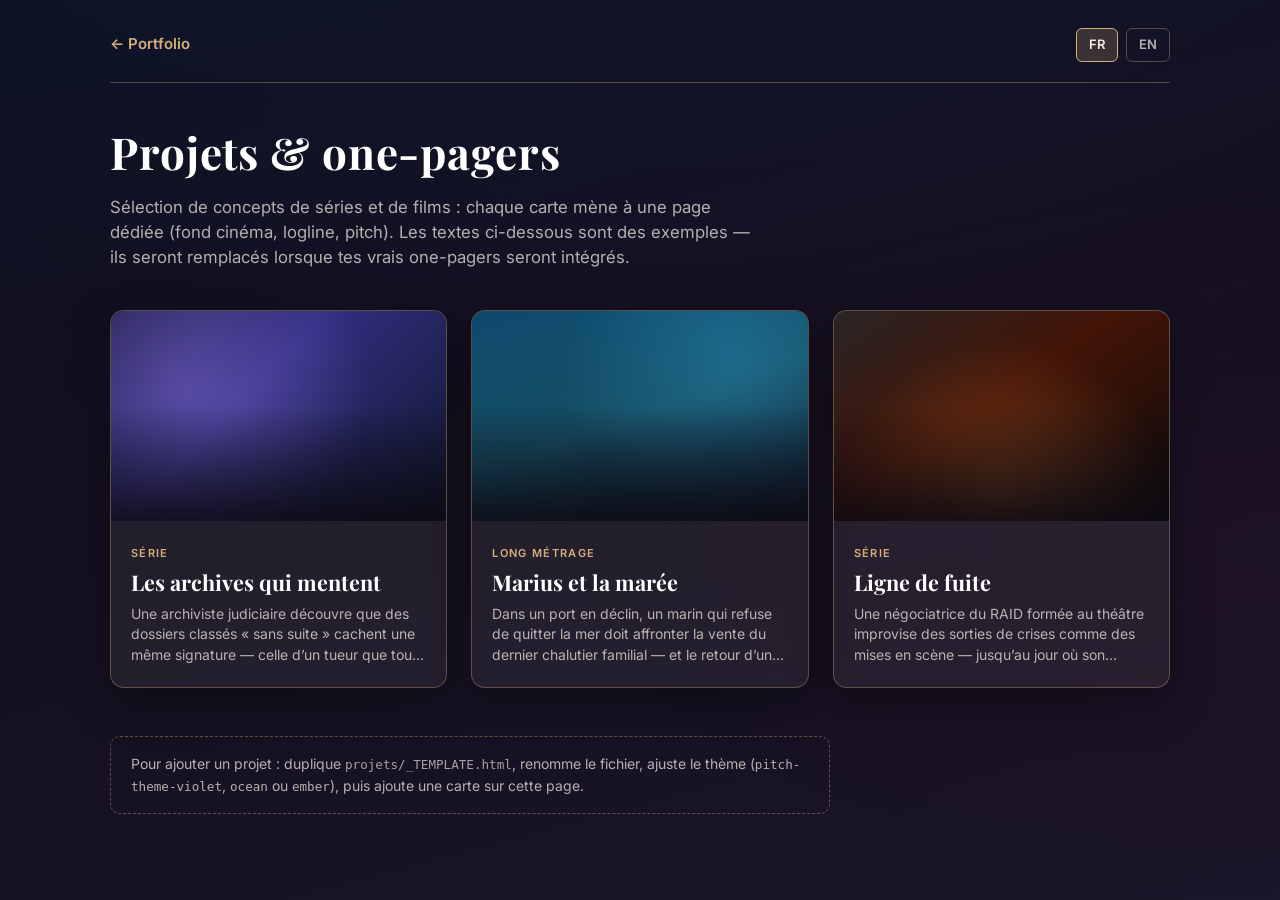
==== projets.html @ ca39e512 "Accessibilité, SEO, galerie projets et one-pagers pitch Made-with: Cursor" ====
<!DOCTYPE html>
<html lang="fr">
<head>
  <meta charset="UTF-8" />
  <meta name="viewport" content="width=device-width, initial-scale=1.0" />
  <meta name="description" content="Projets de séries et films — one-pagers avec logline et pitch. Yohann Ghellis." />
  <title>Projets &amp; one-pagers — Yohann Ghellis</title>
  <link rel="stylesheet" href="assets/pitch-onepager.css" />
</head>
<body class="hub-page">
  <div class="hub-wrap">
    <header class="hub-top">
      <a class="hub-back" href="index.html" data-i18n-hub="back">← Portfolio</a>
      <div class="hub-lang" role="group" aria-label="Langue">
        <button type="button" class="active" data-hub-lang="fr" aria-pressed="true">FR</button>
        <button type="button" data-hub-lang="en" aria-pressed="false">EN</button>
      </div>
    </header>

    <h1 class="hub-title" data-i18n-hub="hub_title">Projets &amp; one-pagers</h1>
    <p class="hub-intro" data-i18n-hub="hub_intro">
      Sélection de concepts de séries et de films : chaque carte mène à une page dédiée (fond cinéma, logline, pitch). Les textes ci-dessous sont des exemples — ils seront remplacés lorsque tes vrais one-pagers seront intégrés.
    </p>

    <main>
      <div class="project-grid">
        <a class="project-card" href="projets/archives-qui-mentent.html">
          <div class="project-card-thumb thumb-violet"></div>
          <div class="project-card-body">
            <span class="project-card-type" data-i18n-hub="type_series">Série</span>
            <h2 class="project-card-title" data-i18n-hub="card1_title">Les archives qui mentent</h2>
            <p class="project-card-logline" data-i18n-hub="card1_log">
              Une archiviste judiciaire découvre que des dossiers classés « sans suite » cachent une même signature — celle d’un tueur que tout le monde croyait mort depuis vingt ans.
            </p>
          </div>
        </a>

        <a class="project-card" href="projets/marius-et-la-maree.html">
          <div class="project-card-thumb thumb-ocean"></div>
          <div class="project-card-body">
            <span class="project-card-type" data-i18n-hub="type_film">Long métrage</span>
            <h2 class="project-card-title" data-i18n-hub="card2_title">Marius et la marée</h2>
            <p class="project-card-logline" data-i18n-hub="card2_log">
              Dans un port en déclin, un marin qui refuse de quitter la mer doit affronter la vente du dernier chalutier familial — et le retour d’un ancien amour devenu avocate du promoteur.
            </p>
          </div>
        </a>

        <a class="project-card" href="projets/ligne-de-fuite.html">
          <div class="project-card-thumb thumb-ember"></div>
          <div class="project-card-body">
            <span class="project-card-type" data-i18n-hub="type_series">Série</span>
            <h2 class="project-card-title" data-i18n-hub="card3_title">Ligne de fuite</h2>
            <p class="project-card-logline" data-i18n-hub="card3_log">
              Une négociatrice du RAID formée au théâtre improvise des sorties de crises comme des mises en scène — jusqu’au jour où son propre passé devient la pièce.
            </p>
          </div>
        </a>
      </div>

      <p class="hub-note" data-i18n-hub="hub_note">
        Pour ajouter un projet : duplique <code style="font-size:0.9em;opacity:0.9">projets/_TEMPLATE.html</code>, renomme le fichier, ajuste le thème (<code style="font-size:0.9em">pitch-theme-violet</code>, <code style="font-size:0.9em">ocean</code> ou <code style="font-size:0.9em">ember</code>), puis ajoute une carte sur cette page.
      </p>
    </main>
  </div>

  <script>
    const hubI18n = {
      fr: {
        back: '← Portfolio',
        hub_title: 'Projets &amp; one-pagers',
        hub_intro:
          'Sélection de concepts de séries et de films : chaque carte mène à une page dédiée (fond cinéma, logline, pitch). Les textes ci-dessous sont des exemples — ils seront remplacés lorsque tes vrais one-pagers seront intégrés.',
        type_series: 'Série',
        type_film: 'Long métrage',
        card1_title: 'Les archives qui mentent',
        card1_log:
          'Une archiviste judiciaire découvre que des dossiers classés « sans suite » cachent une même signature — celle d’un tueur que tout le monde croyait mort depuis vingt ans.',
        card2_title: 'Marius et la marée',
        card2_log:
          'Dans un port en déclin, un marin qui refuse de quitter la mer doit affronter la vente du dernier chalutier familial — et le retour d’un ancien amour devenu avocate du promoteur.',
        card3_title: 'Ligne de fuite',
        card3_log:
          'Une négociatrice du RAID formée au théâtre improvise des sorties de crises comme des mises en scène — jusqu’au jour où son propre passé devient la pièce.',
        hub_note:
          'Pour ajouter un projet : duplique <code style="font-size:0.9em;opacity:0.9">projets/_TEMPLATE.html</code>, renomme le fichier, ajuste le thème (<code style="font-size:0.9em">pitch-theme-violet</code>, <code style="font-size:0.9em">ocean</code> ou <code style="font-size:0.9em">ember</code>), puis ajoute une carte sur cette page.',
      },
      en: {
        back: '← Portfolio',
        hub_title: 'Projects &amp; one-pagers',
        hub_intro:
          'A selection of series and feature concepts: each card opens a dedicated page (cinematic backdrop, logline, pitch). The copy below is placeholder sample text and will be replaced when your real one-pagers are integrated.',
        type_series: 'Series',
        type_film: 'Feature film',
        card1_title: 'The Lying Archives',
        card1_log:
          'A judicial archivist finds that cold-case files marked “closed” share one signature — that of a killer everyone believed dead for twenty years.',
        card2_title: 'Marius and the Tide',
        card2_log:
          'In a declining harbour town, a fisherman who refuses to leave the sea must fight the sale of the last family trawler — and the return of an old love now working for the developer.',
        card3_title: 'Line of Flight',
        card3_log:
          'A RAID negotiator with a theatre background stages crisis outcomes like performances — until her own past becomes the play.',
        hub_note:
          'To add a project: duplicate <code style="font-size:0.9em;opacity:0.9">projets/_TEMPLATE.html</code>, rename the file, pick a theme class (<code style="font-size:0.9em">pitch-theme-violet</code>, <code style="font-size:0.9em">ocean</code>, or <code style="font-size:0.9em">ember</code>), then add a card on this page.',
      },
    };

    function applyHubLang(lang) {
      document.querySelectorAll('[data-i18n-hub]').forEach((el) => {
        const key = el.getAttribute('data-i18n-hub');
        if (hubI18n[lang][key] !== undefined) el.innerHTML = hubI18n[lang][key];
      });
      document.documentElement.lang = lang;
      document.querySelectorAll('[data-hub-lang]').forEach((btn) => {
        const on = btn.getAttribute('data-hub-lang') === lang;
        btn.classList.toggle('active', on);
        btn.setAttribute('aria-pressed', on ? 'true' : 'false');
      });
    }

    document.querySelectorAll('[data-hub-lang]').forEach((btn) => {
      btn.addEventListener('click', () => applyHubLang(btn.getAttribute('data-hub-lang')));
    });
    applyHubLang('fr');
  </script>
</body>
</html>
---- assets/pitch-onepager.css ----
/* Galerie projets + one-pagers pitch — partagé par projets.html et projets/*.html */
@import url('https://fonts.googleapis.com/css2?family=Crimson+Pro:ital,wght@0,400;0,600;1,400&family=Inter:wght@400;500;600&family=Playfair+Display:ital,wght@0,600;0,700;1,500&display=swap');

:root {
  --hub-bg-top: #0c1222;
  --hub-bg-bottom: #1a1528;
  --hub-card: rgba(255, 248, 237, 0.06);
  --hub-border: rgba(212, 175, 122, 0.35);
  --hub-text: #f4ede4;
  --hub-muted: rgba(244, 237, 228, 0.72);
  --hub-accent: #d4af7a;
}

*,
*::before,
*::after {
  box-sizing: border-box;
  margin: 0;
  padding: 0;
}

/* ——— Hub (projets.html) ——— */
body.hub-page {
  min-height: 100vh;
  font-family: 'Inter', system-ui, sans-serif;
  color: var(--hub-text);
  background: linear-gradient(165deg, var(--hub-bg-top) 0%, #15101f 45%, var(--hub-bg-bottom) 100%);
  background-attachment: fixed;
  line-height: 1.5;
  font-size: 17px;
}

.hub-page::before {
  content: '';
  position: fixed;
  inset: 0;
  pointer-events: none;
  opacity: 0.4;
  background:
    radial-gradient(ellipse 100% 80% at 50% -30%, rgba(99, 102, 241, 0.18), transparent),
    radial-gradient(ellipse 60% 40% at 100% 60%, rgba(139, 21, 56, 0.12), transparent);
  z-index: 0;
}

.hub-wrap {
  position: relative;
  z-index: 1;
  max-width: 1100px;
  margin: 0 auto;
  padding: 28px 20px 64px;
}

.hub-top {
  display: flex;
  flex-wrap: wrap;
  align-items: center;
  justify-content: space-between;
  gap: 16px;
  margin-bottom: 36px;
  padding-bottom: 20px;
  border-bottom: 1px solid var(--hub-border);
}

.hub-back {
  display: inline-flex;
  align-items: center;
  gap: 8px;
  color: var(--hub-accent);
  text-decoration: none;
  font-weight: 600;
  font-size: 15px;
  border-bottom: 1px solid transparent;
  transition: border-color 0.2s ease, color 0.2s ease;
}

.hub-back:hover {
  border-bottom-color: var(--hub-accent);
  color: #e8c992;
}

.hub-back:focus-visible {
  outline: 2px solid var(--hub-accent);
  outline-offset: 4px;
}

.hub-lang {
  display: flex;
  gap: 8px;
}

.hub-lang button {
  font: inherit;
  font-size: 13px;
  font-weight: 600;
  padding: 6px 12px;
  border-radius: 6px;
  border: 1px solid var(--hub-border);
  background: transparent;
  color: var(--hub-muted);
  cursor: pointer;
  transition: background 0.2s, color 0.2s;
}

.hub-lang button.active {
  background: rgba(212, 175, 122, 0.2);
  color: var(--hub-text);
  border-color: var(--hub-accent);
}

.hub-lang button:focus-visible {
  outline: 2px solid var(--hub-accent);
  outline-offset: 2px;
}

.hub-title {
  font-family: 'Playfair Display', Georgia, serif;
  font-size: clamp(2rem, 4vw, 2.75rem);
  font-weight: 700;
  letter-spacing: 0.02em;
  margin-bottom: 10px;
  color: #fff;
}

.hub-intro {
  color: var(--hub-muted);
  max-width: 640px;
  margin-bottom: 40px;
  font-size: 1.05rem;
}

.project-grid {
  display: grid;
  grid-template-columns: repeat(auto-fill, minmax(280px, 1fr));
  gap: 24px;
}

.project-card {
  display: block;
  text-decoration: none;
  color: inherit;
  border-radius: 14px;
  overflow: hidden;
  border: 1px solid var(--hub-border);
  background: var(--hub-card);
  box-shadow: 0 16px 40px rgba(0, 0, 0, 0.35);
  transition: transform 0.25s ease, box-shadow 0.25s ease, border-color 0.25s ease;
}

.project-card:hover {
  transform: translateY(-4px);
  box-shadow: 0 24px 56px rgba(0, 0, 0, 0.45);
  border-color: rgba(212, 175, 122, 0.55);
}

.project-card:focus-visible {
  outline: 3px solid var(--hub-accent);
  outline-offset: 4px;
}

.project-card-thumb {
  aspect-ratio: 16 / 10;
  position: relative;
  overflow: hidden;
}

.project-card-thumb::after {
  content: '';
  position: absolute;
  inset: 0;
  background: linear-gradient(to top, rgba(12, 10, 18, 0.85), transparent 55%);
  pointer-events: none;
}

.project-card-body {
  padding: 18px 20px 22px;
}

.project-card-type {
  display: inline-block;
  font-size: 11px;
  font-weight: 600;
  letter-spacing: 0.12em;
  text-transform: uppercase;
  color: var(--hub-accent);
  margin-bottom: 8px;
}

.project-card-title {
  font-family: 'Playfair Display', Georgia, serif;
  font-size: 1.35rem;
  font-weight: 700;
  color: #fff;
  margin-bottom: 8px;
  line-height: 1.25;
}

.project-card-logline {
  font-size: 14px;
  color: var(--hub-muted);
  line-height: 1.45;
  display: -webkit-box;
  -webkit-line-clamp: 3;
  -webkit-box-orient: vertical;
  overflow: hidden;
}

.hub-note {
  margin-top: 48px;
  padding: 16px 20px;
  border-radius: 10px;
  border: 1px dashed rgba(212, 175, 122, 0.4);
  color: var(--hub-muted);
  font-size: 14px;
  max-width: 720px;
}

@media (prefers-reduced-motion: reduce) {
  .project-card {
    transition: none;
  }
  .project-card:hover {
    transform: none;
  }
}

/* Thèmes de vignette (gradients) */
.thumb-violet {
  background: linear-gradient(135deg, #1e1b4b 0%, #312e81 40%, #0f172a 100%);
}
.thumb-violet::before {
  content: '';
  position: absolute;
  inset: -20%;
  background: radial-gradient(circle at 30% 40%, rgba(167, 139, 250, 0.35), transparent 50%);
}

.thumb-ocean {
  background: linear-gradient(160deg, #0c4a6e 0%, #164e63 50%, #0f172a 100%);
}
.thumb-ocean::before {
  content: '';
  position: absolute;
  inset: -20%;
  background: radial-gradient(circle at 70% 30%, rgba(56, 189, 248, 0.25), transparent 45%);
}

.thumb-ember {
  background: linear-gradient(145deg, #292524 0%, #431407 45%, #0c0a09 100%);
}
.thumb-ember::before {
  content: '';
  position: absolute;
  inset: -20%;
  background: radial-gradient(circle at 50% 80%, rgba(251, 146, 60, 0.3), transparent 50%);
}

/* ——— One-pager pitch ——— */
body.pitch-page {
  min-height: 100vh;
  font-family: 'Inter', system-ui, sans-serif;
  color: #f4f0ea;
  line-height: 1.65;
  font-size: 18px;
}

.pitch-bg {
  position: fixed;
  inset: 0;
  z-index: -2;
  background: var(--pitch-gradient, linear-gradient(145deg, #1a1030 0%, #0f172a 50%, #020617 100%));
}

.pitch-bg::before {
  content: '';
  position: absolute;
  inset: 0;
  z-index: 0;
  opacity: var(--pitch-glow-opacity, 0.5);
  background: var(
    --pitch-glow,
    radial-gradient(ellipse 90% 60% at 50% -10%, rgba(167, 139, 250, 0.35), transparent 55%)
  );
}

.pitch-bg::after {
  content: '';
  position: absolute;
  inset: 0;
  z-index: 1;
  opacity: 0.35;
  background-image: url("data:image/svg+xml,%3Csvg viewBox='0 0 256 256' xmlns='http://www.w3.org/2000/svg'%3E%3Cfilter id='n'%3E%3CfeTurbulence type='fractalNoise' baseFrequency='0.85' numOctaves='4' stitchTiles='stitch'/%3E%3C/filter%3E%3Crect width='100%25' height='100%25' filter='url(%23n)'/%3E%3C/svg%3E");
  pointer-events: none;
  mix-blend-mode: overlay;
}

.pitch-overlay {
  position: fixed;
  inset: 0;
  z-index: -1;
  background: linear-gradient(to bottom, rgba(2, 6, 23, 0.25) 0%, rgba(2, 6, 23, 0.75) 100%);
  pointer-events: none;
}

.pitch-shell {
  position: relative;
  z-index: 2;
  max-width: 720px;
  margin: 0 auto;
  padding: 28px 20px 80px;
}

.pitch-nav {
  margin-bottom: 32px;
}

.pitch-nav a {
  display: inline-flex;
  align-items: center;
  gap: 8px;
  color: var(--pitch-accent, #d4af7a);
  text-decoration: none;
  font-weight: 600;
  font-size: 15px;
  border-bottom: 1px solid transparent;
  transition: border-color 0.2s;
}

.pitch-nav a:hover {
  border-bottom-color: var(--pitch-accent, #d4af7a);
}

.pitch-nav a:focus-visible {
  outline: 2px solid var(--pitch-accent, #d4af7a);
  outline-offset: 4px;
}

.pitch-badge {
  display: inline-block;
  font-size: 11px;
  font-weight: 600;
  letter-spacing: 0.14em;
  text-transform: uppercase;
  color: var(--pitch-accent, #d4af7a);
  margin-bottom: 16px;
  padding: 6px 12px;
  border: 1px solid rgba(212, 175, 122, 0.45);
  border-radius: 999px;
  background: rgba(0, 0, 0, 0.25);
}

.pitch-title {
  font-family: 'Playfair Display', Georgia, serif;
  font-size: clamp(2.1rem, 5vw, 3rem);
  font-weight: 700;
  line-height: 1.15;
  margin-bottom: 28px;
  text-shadow: 0 4px 32px rgba(0, 0, 0, 0.45);
}

.pitch-glass {
  background: rgba(15, 15, 25, 0.55);
  backdrop-filter: blur(14px);
  -webkit-backdrop-filter: blur(14px);
  border: 1px solid rgba(255, 255, 255, 0.1);
  border-radius: 16px;
  padding: 24px 26px;
  margin-bottom: 24px;
  box-shadow: 0 20px 50px rgba(0, 0, 0, 0.35);
}

.pitch-label {
  font-size: 11px;
  font-weight: 700;
  letter-spacing: 0.16em;
  text-transform: uppercase;
  color: var(--pitch-accent, #d4af7a);
  margin-bottom: 12px;
}

.pitch-logline {
  font-family: 'Crimson Pro', Georgia, serif;
  font-size: 1.35rem;
  font-style: italic;
  font-weight: 400;
  line-height: 1.45;
  color: #fff;
}

.pitch-body-title {
  font-family: 'Playfair Display', Georgia, serif;
  font-size: 1.5rem;
  font-weight: 600;
  margin-bottom: 16px;
  color: #fff;
}

.pitch-body p {
  margin-bottom: 1em;
  color: rgba(244, 240, 234, 0.88);
}

.pitch-body p:last-child {
  margin-bottom: 0;
}

.pitch-footer {
  margin-top: 40px;
  padding-top: 24px;
  border-top: 1px solid rgba(255, 255, 255, 0.1);
  font-size: 14px;
  color: rgba(244, 240, 234, 0.5);
}

/* Variantes de thème one-pager (override sur body) */
.pitch-theme-ocean {
  --pitch-gradient: linear-gradient(165deg, #0c4a6e 0%, #134e4a 40%, #020617 100%);
  --pitch-glow: radial-gradient(ellipse 80% 50% at 70% 0%, rgba(56, 189, 248, 0.35), transparent 55%);
  --pitch-accent: #7dd3fc;
}

.pitch-theme-ember {
  --pitch-gradient: linear-gradient(155deg, #292524 0%, #7c2d12 42%, #0c0a09 100%);
  --pitch-glow: radial-gradient(ellipse 70% 45% at 50% 100%, rgba(251, 113, 133, 0.22), transparent 50%);
  --pitch-accent: #fdba74;
}

.pitch-theme-violet {
  --pitch-gradient: linear-gradient(145deg, #1e1b4b 0%, #312e81 35%, #020617 100%);
  --pitch-glow: radial-gradient(ellipse 90% 55% at 40% -5%, rgba(196, 181, 253, 0.4), transparent 55%);
  --pitch-accent: #d4af7a;
}

@media (prefers-reduced-motion: reduce) {
  .pitch-bg::after {
    display: none;
  }
}
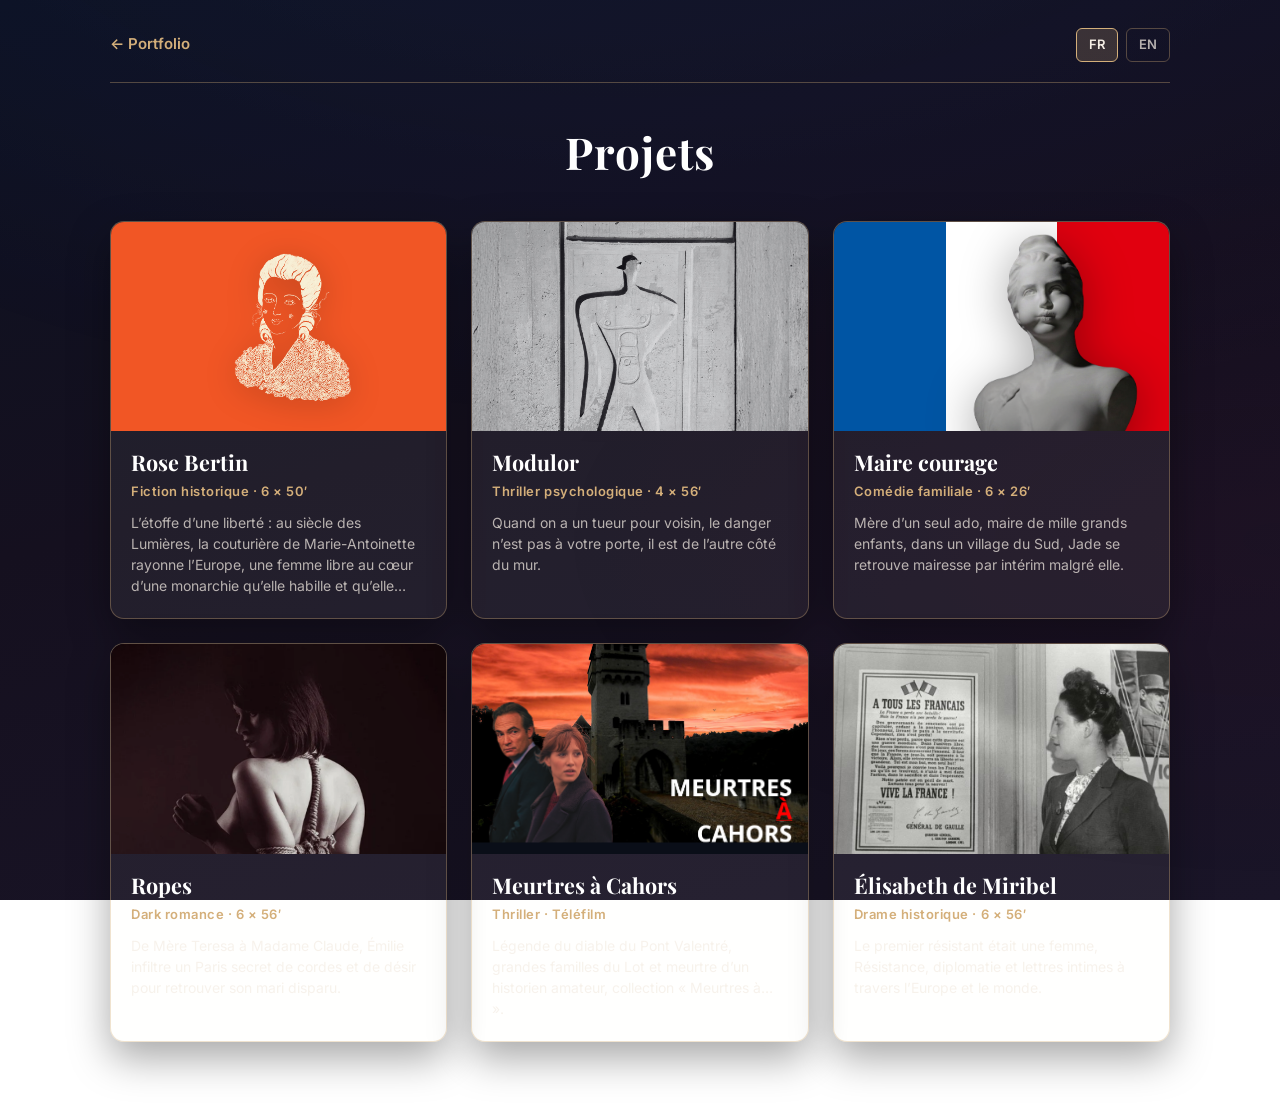
==== commit c8790726: "Portfolio: hub projets (cartes meta+logline), accès mot de passe, typo virgules, assets bibles Made-" ====
--- a/projets.html
+++ b/projets.html
@@ -3,8 +3,8 @@
 <head>
   <meta charset="UTF-8" />
   <meta name="viewport" content="width=device-width, initial-scale=1.0" />
-  <meta name="description" content="Projets de séries et films — one-pagers avec logline et pitch. Yohann Ghellis." />
-  <title>Projets &amp; one-pagers — Yohann Ghellis</title>
+  <meta name="description" content="Projets de séries et films, bibles et one-pagers. Yohann Ghellis." />
+  <title>Projets, Yohann Ghellis</title>
   <link rel="stylesheet" href="assets/pitch-onepager.css" />
 </head>
 <body class="hub-page">
@@ -17,99 +17,198 @@
       </div>
     </header>
 
-    <h1 class="hub-title" data-i18n-hub="hub_title">Projets &amp; one-pagers</h1>
-    <p class="hub-intro" data-i18n-hub="hub_intro">
-      Sélection de concepts de séries et de films : chaque carte mène à une page dédiée (fond cinéma, logline, pitch). Les textes ci-dessous sont des exemples — ils seront remplacés lorsque tes vrais one-pagers seront intégrés.
-    </p>
+    <h1 class="hub-title" data-i18n-hub="hub_title">Projets</h1>
 
     <main>
       <div class="project-grid">
-        <a class="project-card" href="projets/archives-qui-mentent.html">
-          <div class="project-card-thumb thumb-violet"></div>
-          <div class="project-card-body">
-            <span class="project-card-type" data-i18n-hub="type_series">Série</span>
-            <h2 class="project-card-title" data-i18n-hub="card1_title">Les archives qui mentent</h2>
-            <p class="project-card-logline" data-i18n-hub="card1_log">
-              Une archiviste judiciaire découvre que des dossiers classés « sans suite » cachent une même signature — celle d’un tueur que tout le monde croyait mort depuis vingt ans.
-            </p>
-          </div>
-        </a>
-
-        <a class="project-card" href="projets/marius-et-la-maree.html">
-          <div class="project-card-thumb thumb-ocean"></div>
-          <div class="project-card-body">
-            <span class="project-card-type" data-i18n-hub="type_film">Long métrage</span>
-            <h2 class="project-card-title" data-i18n-hub="card2_title">Marius et la marée</h2>
-            <p class="project-card-logline" data-i18n-hub="card2_log">
-              Dans un port en déclin, un marin qui refuse de quitter la mer doit affronter la vente du dernier chalutier familial — et le retour d’un ancien amour devenu avocate du promoteur.
-            </p>
-          </div>
-        </a>
-
-        <a class="project-card" href="projets/ligne-de-fuite.html">
-          <div class="project-card-thumb thumb-ember"></div>
-          <div class="project-card-body">
-            <span class="project-card-type" data-i18n-hub="type_series">Série</span>
-            <h2 class="project-card-title" data-i18n-hub="card3_title">Ligne de fuite</h2>
-            <p class="project-card-logline" data-i18n-hub="card3_log">
-              Une négociatrice du RAID formée au théâtre improvise des sorties de crises comme des mises en scène — jusqu’au jour où son propre passé devient la pièce.
+        <a class="project-card" href="projets/rose-bertin.html">
+          <div class="project-card-thumb thumb-proj-cover thumb-proj-cover--orange">
+            <img class="thumb-proj-cover-img" src="assets/rose-bertin/cover-illustration.png" alt="" width="631" height="619" loading="lazy" decoding="async" />
+          </div>
+          <div class="project-card-body">
+            <h2 class="project-card-title" data-i18n-hub="card_rb_title">Rose Bertin</h2>
+            <p class="project-card-meta" data-i18n-hub="card_rb_meta">Fiction historique · 6 × 50′</p>
+            <p class="project-card-logline" data-i18n-hub="card_rb_log">
+              L’étoffe d’une liberté : au siècle des Lumières, la couturière de Marie-Antoinette rayonne l’Europe, une femme libre au cœur d’une monarchie qu’elle habille et qu’elle fragilise par son indépendance.
+            </p>
+          </div>
+        </a>
+
+        <a class="project-card" href="projets/modulor.html">
+          <div class="project-card-thumb thumb-proj-cover">
+            <img class="thumb-proj-cover-img" src="assets/modulor/cover-illustration.jpg" alt="" width="800" height="600" loading="lazy" decoding="async" />
+          </div>
+          <div class="project-card-body">
+            <h2 class="project-card-title" data-i18n-hub="card_mod_title">Modulor</h2>
+            <p class="project-card-meta" data-i18n-hub="card_mod_meta">Thriller psychologique · 4 × 56′</p>
+            <p class="project-card-logline" data-i18n-hub="card_mod_log">
+              Quand on a un tueur pour voisin, le danger n’est pas à votre porte, il est de l’autre côté du mur.
+            </p>
+          </div>
+        </a>
+
+        <a class="project-card" href="projets/faia-maire-courage.html">
+          <div class="project-card-thumb thumb-proj-cover thumb-proj-faia">
+            <img class="thumb-proj-cover-img" src="assets/faia/cover-illustration.png" alt="" width="800" height="600" loading="lazy" decoding="async" />
+          </div>
+          <div class="project-card-body">
+            <h2 class="project-card-title" data-i18n-hub="card_faia_title">Maire courage</h2>
+            <p class="project-card-meta" data-i18n-hub="card_faia_meta">Comédie familiale · 6 × 26′</p>
+            <p class="project-card-logline" data-i18n-hub="card_faia_log">
+              Mère d’un seul ado, maire de mille grands enfants, dans un village du Sud, Jade se retrouve mairesse par intérim malgré elle.
+            </p>
+          </div>
+        </a>
+
+        <a class="project-card" href="projets/ropes.html">
+          <div class="project-card-thumb thumb-proj-cover">
+            <img class="thumb-proj-cover-img" src="assets/ropes/cover-illustration.png" alt="" width="642" height="696" loading="lazy" decoding="async" />
+          </div>
+          <div class="project-card-body">
+            <h2 class="project-card-title" data-i18n-hub="card_ropes_title">Ropes</h2>
+            <p class="project-card-meta" data-i18n-hub="card_ropes_meta">Dark romance · 6 × 56′</p>
+            <p class="project-card-logline" data-i18n-hub="card_ropes_log">
+              De Mère Teresa à Madame Claude, Émilie infiltre un Paris secret de cordes et de désir pour retrouver son mari disparu.
+            </p>
+          </div>
+        </a>
+
+        <a class="project-card" href="projets/meurtres-a-cahors.html">
+          <div class="project-card-thumb thumb-proj-cover thumb-proj-meurtres">
+            <img class="thumb-proj-cover-img" src="assets/meurtres-cahors/cover-illustration.png" alt="" width="677" height="501" loading="lazy" decoding="async" />
+          </div>
+          <div class="project-card-body">
+            <h2 class="project-card-title" data-i18n-hub="card_cahors_title">Meurtres à Cahors</h2>
+            <p class="project-card-meta" data-i18n-hub="card_cahors_meta">Thriller · Téléfilm</p>
+            <p class="project-card-logline" data-i18n-hub="card_cahors_log">
+              Légende du diable du Pont Valentré, grandes familles du Lot et meurtre d’un historien amateur, collection « Meurtres à… ».
+            </p>
+          </div>
+        </a>
+
+        <a class="project-card" href="projets/elisabeth-de-miribel.html">
+          <div class="project-card-thumb thumb-proj-cover">
+            <img class="thumb-proj-cover-img" src="assets/elisabeth/cover-illustration.jpg" alt="" width="800" height="600" loading="lazy" decoding="async" />
+          </div>
+          <div class="project-card-body">
+            <h2 class="project-card-title" data-i18n-hub="card_elis_title">Élisabeth de Miribel</h2>
+            <p class="project-card-meta" data-i18n-hub="card_elis_meta">Drame historique · 6 × 56′</p>
+            <p class="project-card-logline" data-i18n-hub="card_elis_log">
+              Le premier résistant était une femme, Résistance, diplomatie et lettres intimes à travers l’Europe et le monde.
             </p>
           </div>
         </a>
       </div>
-
-      <p class="hub-note" data-i18n-hub="hub_note">
-        Pour ajouter un projet : duplique <code style="font-size:0.9em;opacity:0.9">projets/_TEMPLATE.html</code>, renomme le fichier, ajuste le thème (<code style="font-size:0.9em">pitch-theme-violet</code>, <code style="font-size:0.9em">ocean</code> ou <code style="font-size:0.9em">ember</code>), puis ajoute une carte sur cette page.
-      </p>
     </main>
   </div>
 
+  <dialog id="projets-gate" class="projets-gate" aria-labelledby="projets-gate-title">
+    <form class="projets-gate-form" id="projets-gate-form" novalidate>
+      <h2 id="projets-gate-title" data-i18n-hub="gate_title">Accès au dossier</h2>
+      <p data-i18n-hub="gate_intro">Saisissez le mot de passe pour ouvrir ce projet.</p>
+      <input
+        type="password"
+        id="projets-gate-input"
+        name="projets-access"
+        autocomplete="current-password"
+        data-i18n-hub-ph="gate_placeholder"
+        placeholder="Mot de passe"
+        aria-describedby="projets-gate-error"
+      />
+      <p id="projets-gate-error" class="projets-gate-error" role="alert" aria-live="polite"></p>
+      <div class="projets-gate-actions">
+        <button type="button" id="projets-gate-cancel" data-i18n-hub="gate_cancel">Annuler</button>
+        <button type="submit" data-i18n-hub="gate_submit">Valider</button>
+      </div>
+    </form>
+  </dialog>
+
   <script>
+    const PROJETS_ACCESS_PASS = 'projet2026';
+    const PROJETS_ACCESS_KEY = 'yg_projets_unlock';
+
     const hubI18n = {
       fr: {
         back: '← Portfolio',
-        hub_title: 'Projets &amp; one-pagers',
-        hub_intro:
-          'Sélection de concepts de séries et de films : chaque carte mène à une page dédiée (fond cinéma, logline, pitch). Les textes ci-dessous sont des exemples — ils seront remplacés lorsque tes vrais one-pagers seront intégrés.',
-        type_series: 'Série',
-        type_film: 'Long métrage',
-        card1_title: 'Les archives qui mentent',
-        card1_log:
-          'Une archiviste judiciaire découvre que des dossiers classés « sans suite » cachent une même signature — celle d’un tueur que tout le monde croyait mort depuis vingt ans.',
-        card2_title: 'Marius et la marée',
-        card2_log:
-          'Dans un port en déclin, un marin qui refuse de quitter la mer doit affronter la vente du dernier chalutier familial — et le retour d’un ancien amour devenu avocate du promoteur.',
-        card3_title: 'Ligne de fuite',
-        card3_log:
-          'Une négociatrice du RAID formée au théâtre improvise des sorties de crises comme des mises en scène — jusqu’au jour où son propre passé devient la pièce.',
-        hub_note:
-          'Pour ajouter un projet : duplique <code style="font-size:0.9em;opacity:0.9">projets/_TEMPLATE.html</code>, renomme le fichier, ajuste le thème (<code style="font-size:0.9em">pitch-theme-violet</code>, <code style="font-size:0.9em">ocean</code> ou <code style="font-size:0.9em">ember</code>), puis ajoute une carte sur cette page.',
+        hub_title: 'Projets',
+        gate_title: 'Accès au dossier',
+        gate_intro: 'Saisissez le mot de passe pour ouvrir ce projet.',
+        gate_placeholder: 'Mot de passe',
+        gate_submit: 'Valider',
+        gate_cancel: 'Annuler',
+        gate_wrong: 'Mot de passe incorrect.',
+        card_rb_title: 'Rose Bertin',
+        card_rb_meta: 'Fiction historique · 6 × 50′',
+        card_rb_log:
+          'L’étoffe d’une liberté : au siècle des Lumières, la couturière de Marie-Antoinette rayonne l’Europe, une femme libre au cœur d’une monarchie qu’elle habille et qu’elle fragilise par son indépendance.',
+        card_mod_title: 'Modulor',
+        card_mod_meta: 'Thriller psychologique · 4 × 56′',
+        card_mod_log:
+          'Quand on a un tueur pour voisin, le danger n’est pas à votre porte, il est de l’autre côté du mur.',
+        card_faia_title: 'Maire courage',
+        card_faia_meta: 'Comédie familiale · 6 × 26′',
+        card_faia_log:
+          'Mère d’un seul ado, maire de mille grands enfants, dans un village du Sud, Jade se retrouve mairesse par intérim malgré elle.',
+        card_ropes_title: 'Ropes',
+        card_ropes_meta: 'Dark romance · 6 × 56′',
+        card_ropes_log:
+          'De Mère Teresa à Madame Claude, Émilie infiltre un Paris secret de cordes et de désir pour retrouver son mari disparu.',
+        card_cahors_title: 'Meurtres à Cahors',
+        card_cahors_meta: 'Thriller · Téléfilm',
+        card_cahors_log:
+          'Légende du diable du Pont Valentré, grandes familles du Lot et meurtre d’un historien amateur, collection « Meurtres à… ».',
+        card_elis_title: 'Élisabeth de Miribel',
+        card_elis_meta: 'Drame historique · 6 × 56′',
+        card_elis_log:
+          'Le premier résistant était une femme, Résistance, diplomatie et lettres intimes à travers l’Europe et le monde.',
       },
       en: {
         back: '← Portfolio',
-        hub_title: 'Projects &amp; one-pagers',
-        hub_intro:
-          'A selection of series and feature concepts: each card opens a dedicated page (cinematic backdrop, logline, pitch). The copy below is placeholder sample text and will be replaced when your real one-pagers are integrated.',
-        type_series: 'Series',
-        type_film: 'Feature film',
-        card1_title: 'The Lying Archives',
-        card1_log:
-          'A judicial archivist finds that cold-case files marked “closed” share one signature — that of a killer everyone believed dead for twenty years.',
-        card2_title: 'Marius and the Tide',
-        card2_log:
-          'In a declining harbour town, a fisherman who refuses to leave the sea must fight the sale of the last family trawler — and the return of an old love now working for the developer.',
-        card3_title: 'Line of Flight',
-        card3_log:
-          'A RAID negotiator with a theatre background stages crisis outcomes like performances — until her own past becomes the play.',
-        hub_note:
-          'To add a project: duplicate <code style="font-size:0.9em;opacity:0.9">projets/_TEMPLATE.html</code>, rename the file, pick a theme class (<code style="font-size:0.9em">pitch-theme-violet</code>, <code style="font-size:0.9em">ocean</code>, or <code style="font-size:0.9em">ember</code>), then add a card on this page.',
+        hub_title: 'Projects',
+        gate_title: 'Folder access',
+        gate_intro: 'Enter the password to open this project.',
+        gate_placeholder: 'Password',
+        gate_submit: 'Continue',
+        gate_cancel: 'Cancel',
+        gate_wrong: 'Incorrect password.',
+        card_rb_title: 'Rose Bertin',
+        card_rb_meta: 'Historical drama · 6 × 50′',
+        card_rb_log:
+          '<em>The fabric of freedom.</em> In the Age of Enlightenment, Marie-Antoinette’s dressmaker shines across Europe, a free woman at the heart of a monarchy she clothes and unsettles.',
+        card_mod_title: 'Modulor',
+        card_mod_meta: 'Psychological thriller · 4 × 56′',
+        card_mod_log:
+          'When your neighbour is a killer, the danger isn’t at your door, it’s on the other side of the wall.',
+        card_faia_title: 'Maire courage',
+        card_faia_meta: 'Family comedy · 6 × 26′',
+        card_faia_log:
+          'Mother of one teen, mayor of a thousand big kids, in a southern village, Jade becomes acting mayor whether she likes it or not.',
+        card_ropes_title: 'Ropes',
+        card_ropes_meta: 'Dark romance · 6 × 56′',
+        card_ropes_log:
+          'From Mother Teresa to Madame Claude, Émilie infiltrates a secret Paris of rope and desire to find her missing husband.',
+        card_cahors_title: 'Meurtres à Cahors',
+        card_cahors_meta: 'Thriller · TV movie',
+        card_cahors_log:
+          'Legend of the Devil’s pact on the Pont Valentré, great Lot families, and a murdered amateur historian, “Meurtres à…” collection.',
+        card_elis_title: 'Élisabeth de Miribel',
+        card_elis_meta: 'Historical drama · 6 × 56′',
+        card_elis_log:
+          'The first resistor was a woman, Resistance, diplomacy, and intimate letters across Europe and the world.',
       },
     };
 
+    let hubLang = 'fr';
+
     function applyHubLang(lang) {
+      hubLang = lang;
       document.querySelectorAll('[data-i18n-hub]').forEach((el) => {
         const key = el.getAttribute('data-i18n-hub');
         if (hubI18n[lang][key] !== undefined) el.innerHTML = hubI18n[lang][key];
+      });
+      document.querySelectorAll('[data-i18n-hub-ph]').forEach((el) => {
+        const key = el.getAttribute('data-i18n-hub-ph');
+        if (hubI18n[lang][key] !== undefined) el.setAttribute('placeholder', hubI18n[lang][key]);
       });
       document.documentElement.lang = lang;
       document.querySelectorAll('[data-hub-lang]').forEach((btn) => {
@@ -123,6 +222,73 @@
       btn.addEventListener('click', () => applyHubLang(btn.getAttribute('data-hub-lang')));
     });
     applyHubLang('fr');
+
+    function projetsAccessUnlocked() {
+      try {
+        return sessionStorage.getItem(PROJETS_ACCESS_KEY) === '1';
+      } catch (e) {
+        return true;
+      }
+    }
+
+    function projetsAccessUnlock() {
+      try {
+        sessionStorage.setItem(PROJETS_ACCESS_KEY, '1');
+      } catch (e) {
+        /* ignore */
+      }
+    }
+
+    const projetsGate = document.getElementById('projets-gate');
+    const projetsGateForm = document.getElementById('projets-gate-form');
+    const projetsGateInput = document.getElementById('projets-gate-input');
+    const projetsGateError = document.getElementById('projets-gate-error');
+    const projetsGateCancel = document.getElementById('projets-gate-cancel');
+    let projetsGateTargetHref = '';
+
+    function openProjetsGate(href) {
+      projetsGateTargetHref = href;
+      projetsGateError.textContent = '';
+      projetsGateInput.value = '';
+      projetsGate.showModal();
+      queueMicrotask(() => projetsGateInput.focus());
+    }
+
+    function closeProjetsGate() {
+      projetsGateTargetHref = '';
+      projetsGate.close();
+    }
+
+    projetsGateCancel.addEventListener('click', () => closeProjetsGate());
+
+    projetsGate.addEventListener('close', () => {
+      projetsGateTargetHref = '';
+      projetsGateError.textContent = '';
+    });
+
+    projetsGateForm.addEventListener('submit', (e) => {
+      e.preventDefault();
+      const value = (projetsGateInput.value || '').trim();
+      if (value === PROJETS_ACCESS_PASS) {
+        projetsAccessUnlock();
+        const dest = projetsGateTargetHref;
+        closeProjetsGate();
+        if (dest) window.location.href = dest;
+        return;
+      }
+      projetsGateError.textContent = hubI18n[hubLang].gate_wrong;
+      projetsGateInput.select();
+    });
+
+    document.querySelectorAll('a.project-card').forEach((a) => {
+      a.addEventListener('click', (e) => {
+        if (e.defaultPrevented) return;
+        if (e.button !== 0 || e.metaKey || e.ctrlKey || e.shiftKey || e.altKey) return;
+        if (projetsAccessUnlocked()) return;
+        e.preventDefault();
+        openProjetsGate(a.getAttribute('href'));
+      });
+    });
   </script>
 </body>
 </html>
--- a/assets/pitch-onepager.css
+++ b/assets/pitch-onepager.css
@@ -1,4 +1,4 @@
-/* Galerie projets + one-pagers pitch — partagé par projets.html et projets/*.html */
+/* Galerie projets + one-pagers pitch, partagé par projets.html et projets/*.html */
 @import url('https://fonts.googleapis.com/css2?family=Crimson+Pro:ital,wght@0,400;0,600;1,400&family=Inter:wght@400;500;600&family=Playfair+Display:ital,wght@0,600;0,700;1,500&display=swap');
 
 :root {
@@ -19,7 +19,7 @@
   padding: 0;
 }
 
-/* ——— Hub (projets.html) ——— */
+/* Hub (projets.html) */
 body.hub-page {
   min-height: 100vh;
   font-family: 'Inter', system-ui, sans-serif;
@@ -117,15 +117,9 @@
   font-size: clamp(2rem, 4vw, 2.75rem);
   font-weight: 700;
   letter-spacing: 0.02em;
-  margin-bottom: 10px;
+  text-align: center;
+  margin: 0 0 36px;
   color: #fff;
-}
-
-.hub-intro {
-  color: var(--hub-muted);
-  max-width: 640px;
-  margin-bottom: 40px;
-  font-size: 1.05rem;
 }
 
 .project-grid {
@@ -175,43 +169,136 @@
   padding: 18px 20px 22px;
 }
 
-.project-card-type {
-  display: inline-block;
-  font-size: 11px;
-  font-weight: 600;
-  letter-spacing: 0.12em;
-  text-transform: uppercase;
-  color: var(--hub-accent);
-  margin-bottom: 8px;
-}
-
 .project-card-title {
   font-family: 'Playfair Display', Georgia, serif;
   font-size: 1.35rem;
   font-weight: 700;
   color: #fff;
-  margin-bottom: 8px;
+  margin: 0 0 6px;
   line-height: 1.25;
 }
 
+/* Genre et durée, sous le titre */
+.project-card-meta {
+  margin: 0 0 12px;
+  font-size: 13px;
+  font-weight: 600;
+  letter-spacing: 0.04em;
+  color: var(--hub-accent);
+  line-height: 1.4;
+}
+
 .project-card-logline {
+  margin: 0;
+  font-size: 14px;
+  color: var(--hub-muted);
+  line-height: 1.5;
+  display: -webkit-box;
+  -webkit-line-clamp: 4;
+  -webkit-box-orient: vertical;
+  overflow: hidden;
+}
+
+/* Modale mot de passe, accès vignettes projets */
+.projets-gate {
+  max-width: 420px;
+  width: calc(100vw - 32px);
+  padding: 0;
+  border: 1px solid var(--hub-border);
+  border-radius: 14px;
+  background: linear-gradient(165deg, #141a28 0%, #1a1528 100%);
+  color: var(--hub-text);
+  box-shadow: 0 24px 48px rgba(0, 0, 0, 0.55);
+}
+
+.projets-gate::backdrop {
+  background: rgba(6, 8, 14, 0.72);
+  backdrop-filter: blur(4px);
+}
+
+.projets-gate-form {
+  padding: 24px 22px 22px;
+  display: flex;
+  flex-direction: column;
+  gap: 14px;
+}
+
+.projets-gate-form h2 {
+  font-family: 'Playfair Display', Georgia, serif;
+  font-size: 1.35rem;
+  font-weight: 700;
+  color: #fff;
+  line-height: 1.25;
+}
+
+.projets-gate-form > p:first-of-type {
   font-size: 14px;
   color: var(--hub-muted);
   line-height: 1.45;
-  display: -webkit-box;
-  -webkit-line-clamp: 3;
-  -webkit-box-orient: vertical;
-  overflow: hidden;
-}
-
-.hub-note {
-  margin-top: 48px;
-  padding: 16px 20px;
-  border-radius: 10px;
-  border: 1px dashed rgba(212, 175, 122, 0.4);
+}
+
+.projets-gate-form input[type='password'] {
+  width: 100%;
+  font: inherit;
+  font-size: 16px;
+  padding: 12px 14px;
+  border-radius: 8px;
+  border: 1px solid var(--hub-border);
+  background: rgba(255, 248, 237, 0.08);
+  color: var(--hub-text);
+}
+
+.projets-gate-form input[type='password']:focus {
+  outline: 2px solid var(--hub-accent);
+  outline-offset: 2px;
+}
+
+.projets-gate-error {
+  margin: -4px 0 0;
+  font-size: 13px;
+  font-weight: 600;
+  color: #f87171;
+  min-height: 1.25em;
+}
+
+.projets-gate-error:empty {
+  min-height: 0;
+  margin: 0;
+}
+
+.projets-gate-actions {
+  display: flex;
+  flex-wrap: wrap;
+  gap: 10px;
+  justify-content: flex-end;
+  margin-top: 4px;
+}
+
+.projets-gate-actions button {
+  font: inherit;
+  font-size: 14px;
+  font-weight: 600;
+  padding: 10px 18px;
+  border-radius: 8px;
+  cursor: pointer;
+  border: 1px solid var(--hub-border);
+  background: transparent;
   color: var(--hub-muted);
-  font-size: 14px;
-  max-width: 720px;
+}
+
+.projets-gate-actions button[type='submit'] {
+  background: var(--hub-accent);
+  border-color: var(--hub-accent);
+  color: #1a1208;
+}
+
+.projets-gate-actions button:hover {
+  filter: brightness(1.08);
+}
+
+.projets-gate-actions button:focus-visible {
+  outline: 2px solid var(--hub-accent);
+  outline-offset: 2px;
 }
 
 @media (prefers-reduced-motion: reduce) {
@@ -254,7 +341,60 @@
   background: radial-gradient(circle at 50% 80%, rgba(251, 146, 60, 0.3), transparent 50%);
 }
 
-/* ——— One-pager pitch ——— */
+/* Vignette galerie : image plein cadre (fond = celle de l’image) */
+.thumb-proj-cover {
+  display: block;
+  padding: 0;
+  background: #0a0e18;
+  overflow: hidden;
+}
+
+.thumb-proj-cover:not(.thumb-proj-cover--orange)::after {
+  display: none;
+}
+
+.thumb-proj-cover-img {
+  position: absolute;
+  inset: 0;
+  z-index: 0;
+  display: block;
+  width: 100%;
+  height: 100%;
+  object-fit: cover;
+  object-position: center;
+}
+
+/* Meurtres à Cahors : titre en bas à droite, ancrage bas-droite + léger surélévation pour éviter le crop du titre */
+.thumb-proj-cover.thumb-proj-meurtres .thumb-proj-cover-img {
+  object-position: 92% 78%;
+  transform: translateY(-5.5%);
+}
+
+/* Rose Bertin : visuel centré sur fond corail (comme la couverture PPT) */
+.thumb-proj-cover--orange {
+  display: flex;
+  align-items: center;
+  justify-content: center;
+  background: #f15625;
+  padding: 10px 12px 14px;
+}
+
+.thumb-proj-cover--orange .thumb-proj-cover-img {
+  position: relative;
+  inset: auto;
+  width: auto;
+  height: auto;
+  max-width: 68%;
+  max-height: 88%;
+  object-fit: contain;
+  filter: drop-shadow(0 6px 16px rgba(0, 0, 0, 0.22));
+}
+
+.thumb-proj-cover--orange::after {
+  display: none;
+}
+
+/* One-pager pitch */
 body.pitch-page {
   min-height: 100vh;
   font-family: 'Inter', system-ui, sans-serif;
@@ -430,6 +570,400 @@
   --pitch-accent: #d4af7a;
 }
 
+/* Rose Bertin, indigo + corail (couleurs bible PPTX) */
+.pitch-theme-rose {
+  --pitch-gradient: linear-gradient(155deg, #2d3a7a 0%, #4a5ba8 32%, #7c2d12 78%, #1a0f0d 100%);
+  --pitch-glow: radial-gradient(ellipse 85% 50% at 15% 20%, rgba(241, 86, 37, 0.35), transparent 50%),
+    radial-gradient(ellipse 60% 45% at 85% 10%, rgba(147, 163, 250, 0.25), transparent 55%);
+  --pitch-accent: #f3ecd4;
+}
+
+/* Bibles / dossiers : plein écran type diapo PPT, texte centré */
+body.pitch-page-bertin {
+  /* défaut = Rose Bertin */
+  --bertin-cover-bg: #f15625;
+  --bertin-cover-title: #f3ecd4;
+  --bertin-cover-sub: #221f1f;
+  --bertin-cover-format: #f3ecd4;
+  --bertin-art-border: rgba(34, 31, 31, 0.18);
+  --bertin-art-shadow: 0 12px 36px rgba(0, 0, 0, 0.22);
+  --bertin-footer-bg: rgba(0, 0, 0, 0.07);
+  --bertin-footer-fg: #221f1f;
+  --bertin-footer-border: rgba(34, 31, 31, 0.14);
+  --bertin-logline-bg: #f3ecd4;
+  --bertin-logline-label: #4a5ba8;
+  --bertin-logline-text: #221f1f;
+  --bertin-context-bg: #4a5ba8;
+  --bertin-context-title: #f4eed6;
+  --bertin-context-p: #ffffff;
+
+  font-family: Calibri, 'Segoe UI', 'Inter', system-ui, sans-serif;
+  color: #221f1f;
+  line-height: 1.6;
+  font-size: 18px;
+  background: var(--bertin-cover-bg);
+  margin: 0;
+  min-height: 100vh;
+}
+
+.pitch-page-bertin .bertin-wrap {
+  max-width: 100%;
+  overflow-x: clip;
+}
+
+.pitch-page-bertin .bertin-nav {
+  position: fixed;
+  top: 0;
+  left: 0;
+  right: 0;
+  z-index: 100;
+  padding: 18px 24px;
+  text-align: center;
+  pointer-events: none;
+}
+
+.pitch-page-bertin .bertin-nav a {
+  pointer-events: auto;
+  display: inline-block;
+  font-family: Arial, Helvetica, sans-serif;
+  font-weight: 700;
+  font-size: 14px;
+  color: #f4eed6;
+  text-decoration: none;
+  padding: 10px 18px;
+  border-radius: 999px;
+  background: rgba(34, 31, 31, 0.55);
+  box-shadow: 0 2px 14px rgba(0, 0, 0, 0.22);
+  backdrop-filter: blur(8px);
+  -webkit-backdrop-filter: blur(8px);
+  transition: background 0.2s ease, transform 0.15s ease;
+}
+
+.pitch-page-bertin .bertin-nav a:hover {
+  background: rgba(34, 31, 31, 0.75);
+}
+
+.pitch-page-bertin .bertin-nav a:focus-visible {
+  outline: 3px solid #f3ecd4;
+  outline-offset: 4px;
+}
+
+/* Chaque bloc = une « diapo » hauteur viewport (minimum) */
+.pitch-page-bertin .bertin-slide {
+  min-height: 100vh;
+  min-height: 100dvh;
+  display: flex;
+  flex-direction: column;
+  text-align: center;
+  box-sizing: border-box;
+}
+
+.pitch-page-bertin .bertin-slide-fill {
+  flex: 1;
+  display: flex;
+  align-items: center;
+  justify-content: center;
+  padding: 72px clamp(20px, 4vw, 48px) 32px;
+}
+
+.pitch-page-bertin .bertin-slide-fill--context {
+  align-items: center;
+  padding-top: 80px;
+  padding-bottom: 48px;
+}
+
+.pitch-page-bertin .bertin-slide-center {
+  width: 100%;
+  max-width: 40rem;
+  margin: 0 auto;
+}
+
+.pitch-page-bertin .bertin-slide-center--narrow {
+  max-width: 38rem;
+}
+
+.pitch-page-bertin .bertin-slide-center--context {
+  max-width: 46rem;
+}
+
+.pitch-page-bertin .bertin-slide--cover {
+  background: var(--bertin-cover-bg);
+}
+
+/* Visuel au-dessus du titre (extrait de la couverture PPTX) */
+.pitch-page-bertin .bertin-cover-art {
+  margin: 0 auto 1.35rem;
+  max-width: min(420px, 78vw);
+  line-height: 0;
+}
+
+.pitch-page-bertin .bertin-cover-art img {
+  display: block;
+  width: 100%;
+  height: auto;
+  object-fit: contain;
+  border: 2px solid var(--bertin-art-border);
+  box-shadow: var(--bertin-art-shadow);
+}
+
+.pitch-page-bertin .bertin-slide--logline {
+  background: var(--bertin-logline-bg);
+  color: var(--bertin-logline-text);
+}
+
+.pitch-page-bertin .bertin-slide--context {
+  background: var(--bertin-context-bg);
+  color: var(--bertin-context-p);
+}
+
+.pitch-page-bertin .bertin-cover-title {
+  font-family: Verdana, Geneva, 'Segoe UI', sans-serif;
+  font-weight: 700;
+  font-size: clamp(2.5rem, 8vw, 4.25rem);
+  color: var(--bertin-cover-title);
+  line-height: 1.1;
+  margin: 0 0 0.35em;
+  letter-spacing: -0.02em;
+}
+
+.pitch-page-bertin .bertin-cover-sub {
+  font-family: Verdana, Geneva, 'Segoe UI', sans-serif;
+  font-weight: 700;
+  font-size: clamp(1.2rem, 3.5vw, 1.9rem);
+  color: var(--bertin-cover-sub);
+  margin: 0 0 1em;
+  line-height: 1.35;
+}
+
+.pitch-page-bertin .bertin-cover-format {
+  font-family: Arial, Helvetica, sans-serif;
+  font-weight: 700;
+  font-size: clamp(0.95rem, 2.2vw, 1.12rem);
+  color: var(--bertin-cover-format);
+  margin: 0;
+  letter-spacing: 0.03em;
+}
+
+.pitch-page-bertin .bertin-slide-footer {
+  flex-shrink: 0;
+  margin: 0;
+  padding: 14px clamp(16px, 3vw, 28px) 20px;
+  text-align: center;
+  font-family: Arial, Helvetica, sans-serif;
+  font-size: clamp(11px, 2.2vw, 13px);
+  line-height: 1.45;
+  color: var(--bertin-footer-fg);
+  background: var(--bertin-footer-bg);
+  border-top: 1px solid var(--bertin-footer-border);
+}
+
+.pitch-page-bertin .bertin-slide-footer-strong {
+  font-weight: 700;
+}
+
+.pitch-page-bertin .bertin-slide-footer-sep {
+  opacity: 0.65;
+}
+
+.pitch-page-bertin .bertin-logline-label {
+  font-family: Arial, Helvetica, sans-serif;
+  font-weight: 700;
+  font-size: 11px;
+  letter-spacing: 0.22em;
+  text-transform: uppercase;
+  color: var(--bertin-logline-label);
+  margin: 0 0 1.25em;
+}
+
+.pitch-page-bertin .bertin-logline-text {
+  margin: 0;
+  font-size: clamp(1.05rem, 2.5vw, 1.25rem);
+  line-height: 1.65;
+  text-align: center;
+  color: var(--bertin-logline-text);
+}
+
+.pitch-page-bertin .bertin-logline-text em {
+  font-family: Georgia, 'Times New Roman', serif;
+  font-style: italic;
+  font-weight: 600;
+}
+
+.pitch-page-bertin .bertin-context-title {
+  font-family: Verdana, Geneva, 'Segoe UI', sans-serif;
+  font-weight: 700;
+  font-size: clamp(1.4rem, 3.5vw, 2.2rem);
+  color: var(--bertin-context-title);
+  text-transform: uppercase;
+  letter-spacing: 0.08em;
+  line-height: 1.25;
+  margin: 0 0 1.25em;
+}
+
+.pitch-page-bertin .bertin-context-body {
+  font-family: Calibri, 'Segoe UI', 'Inter', sans-serif;
+  font-size: clamp(0.98rem, 2.1vw, 1.15rem);
+  line-height: 1.75;
+  text-align: center;
+}
+
+.pitch-page-bertin .bertin-context-body p {
+  margin: 0 0 1.25em;
+  color: var(--bertin-context-p);
+}
+
+.pitch-page-bertin .bertin-context-body p:last-child {
+  margin-bottom: 0;
+}
+
+body.pitch-page-bertin.bertin-theme-modulor {
+  --bertin-cover-bg: #091944;
+  --bertin-cover-title: #e8edf5;
+  --bertin-cover-sub: #93c5fd;
+  --bertin-cover-format: #cbd5e1;
+  --bertin-art-border: rgba(255, 255, 255, 0.22);
+  --bertin-art-shadow: 0 16px 40px rgba(0, 0, 0, 0.45);
+  --bertin-footer-bg: rgba(0, 0, 0, 0.28);
+  --bertin-footer-fg: #e2e8f0;
+  --bertin-footer-border: rgba(255, 255, 255, 0.12);
+  --bertin-logline-bg: #0c2244;
+  --bertin-logline-label: #38bdf8;
+  --bertin-logline-text: #e2e8f0;
+  --bertin-context-bg: #082048;
+  --bertin-context-title: #f0d9a8;
+  --bertin-context-p: #f1f5f9;
+}
+
+body.pitch-page-bertin.bertin-theme-faia {
+  /* Fond page : tricolore (bleu · blanc · rouge) */
+  --faia-flag: linear-gradient(
+    90deg,
+    #0055a4 0%,
+    #0055a4 33.333%,
+    #ffffff 33.333%,
+    #ffffff 66.666%,
+    #e1000f 66.666%,
+    #e1000f 100%
+  );
+  --bertin-cover-bg: #0055a4;
+  --bertin-cover-title: #1e3a5f;
+  --bertin-cover-sub: #0f172a;
+  --bertin-cover-format: #334155;
+  --bertin-art-border: rgba(15, 23, 42, 0.12);
+  --bertin-art-shadow: 0 10px 28px rgba(0, 0, 0, 0.2);
+  --bertin-footer-bg: rgba(255, 255, 255, 0.92);
+  --bertin-footer-fg: #0f172a;
+  --bertin-footer-border: rgba(15, 23, 42, 0.12);
+  --bertin-logline-bg: #fffbeb;
+  --bertin-logline-label: #b45309;
+  --bertin-logline-text: #292524;
+  --bertin-context-bg: #d97706;
+  --bertin-context-title: #fffbeb;
+  --bertin-context-p: #fff7ed;
+  background: var(--faia-flag);
+}
+
+body.pitch-page-bertin.bertin-theme-faia .bertin-slide--cover {
+  background: var(--faia-flag);
+}
+
+/* Texte + visuel lisibles sur le tricolore */
+body.pitch-page-bertin.bertin-theme-faia .bertin-slide--cover .bertin-slide-center {
+  background: rgba(255, 255, 255, 0.94);
+  padding: clamp(1.25rem, 4vw, 2rem) clamp(1.1rem, 3vw, 1.75rem);
+  border-radius: 14px;
+  box-shadow: 0 12px 40px rgba(0, 0, 0, 0.2);
+  border: 1px solid rgba(15, 23, 42, 0.08);
+}
+
+/* Vignette galerie « Maire courage » : drapeau + buste de Marianne centré, plus gros (zoom) */
+.thumb-proj-cover.thumb-proj-faia {
+  display: block;
+  position: relative;
+  background: linear-gradient(
+    90deg,
+    #0055a4 0%,
+    #0055a4 33.333%,
+    #ffffff 33.333%,
+    #ffffff 66.666%,
+    #e1000f 66.666%,
+    #e1000f 100%
+  );
+}
+
+.thumb-proj-cover.thumb-proj-faia::after {
+  display: none;
+}
+
+.thumb-proj-cover.thumb-proj-faia .thumb-proj-cover-img {
+  position: absolute;
+  inset: 0;
+  width: 100%;
+  height: 100%;
+  max-width: none;
+  max-height: none;
+  object-fit: cover;
+  /* Point de mise au point sur le buste (haut-centre de l’affiche) */
+  object-position: center 18%;
+  transform: scale(1.32);
+  transform-origin: center 22%;
+  filter: drop-shadow(0 6px 18px rgba(0, 0, 0, 0.35));
+}
+
+body.pitch-page-bertin.bertin-theme-ropes {
+  --bertin-cover-bg: #1a0a12;
+  --bertin-cover-title: #fecdd3;
+  --bertin-cover-sub: #fda4af;
+  --bertin-cover-format: #fce7f3;
+  --bertin-art-border: rgba(251, 113, 133, 0.35);
+  --bertin-art-shadow: 0 14px 36px rgba(0, 0, 0, 0.5);
+  --bertin-footer-bg: rgba(0, 0, 0, 0.35);
+  --bertin-footer-fg: #fce7f3;
+  --bertin-footer-border: rgba(251, 113, 133, 0.22);
+  --bertin-logline-bg: #2d1522;
+  --bertin-logline-label: #fb7185;
+  --bertin-logline-text: #fdf2f8;
+  --bertin-context-bg: #4a0d1f;
+  --bertin-context-title: #ffe4e6;
+  --bertin-context-p: #fff1f2;
+}
+
+body.pitch-page-bertin.bertin-theme-meurtres {
+  --bertin-cover-bg: #1e293b;
+  --bertin-cover-title: #f1f5f9;
+  --bertin-cover-sub: #94a3b8;
+  --bertin-cover-format: #cbd5e1;
+  --bertin-art-border: rgba(148, 163, 184, 0.35);
+  --bertin-art-shadow: 0 14px 32px rgba(0, 0, 0, 0.4);
+  --bertin-footer-bg: rgba(0, 0, 0, 0.28);
+  --bertin-footer-fg: #e2e8f0;
+  --bertin-footer-border: rgba(148, 163, 184, 0.22);
+  --bertin-logline-bg: #334155;
+  --bertin-logline-label: #7dd3fc;
+  --bertin-logline-text: #f8fafc;
+  --bertin-context-bg: #0f172a;
+  --bertin-context-title: #fde68a;
+  --bertin-context-p: #e2e8f0;
+}
+
+body.pitch-page-bertin.bertin-theme-elisabeth {
+  --bertin-cover-bg: #422006;
+  --bertin-cover-title: #fef3c7;
+  --bertin-cover-sub: #fcd34d;
+  --bertin-cover-format: #fde68a;
+  --bertin-art-border: rgba(254, 243, 199, 0.28);
+  --bertin-art-shadow: 0 12px 32px rgba(0, 0, 0, 0.35);
+  --bertin-footer-bg: rgba(0, 0, 0, 0.32);
+  --bertin-footer-fg: #fef3c7;
+  --bertin-footer-border: rgba(252, 211, 77, 0.28);
+  --bertin-logline-bg: #78350f;
+  --bertin-logline-label: #fde68a;
+  --bertin-logline-text: #fffbeb;
+  --bertin-context-bg: #292524;
+  --bertin-context-title: #fbbf24;
+  --bertin-context-p: #e7e5e4;
+}
+
 @media (prefers-reduced-motion: reduce) {
   .pitch-bg::after {
     display: none;
